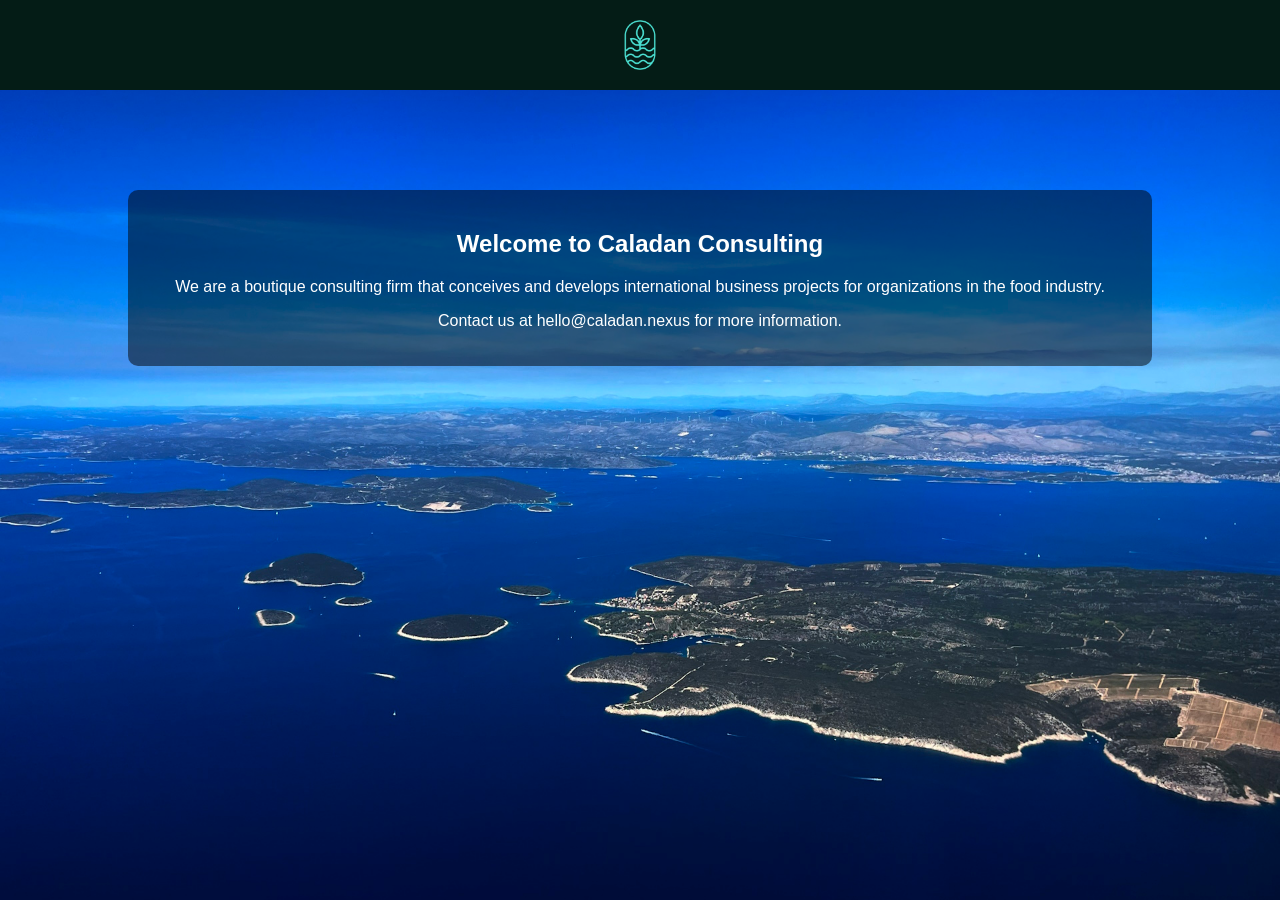
==== index.html @ 32cc66db "Add files via upload" ====
<!DOCTYPE html>
<html lang="en">

<head>
    <meta charset="UTF-8">
    <meta name="viewport" content="width=device-width, initial-scale=1.0">
    <title>Caladan Consulting</title>
    <link rel="stylesheet" href="styles.css">
</head>

<body>
    <header>
        <div class="container">
            <img src="caladan_logo.png" alt="Caladan Consulting Logo" class="logo">
        </div>
    </header>

    <main>
        <div class="container">
            <section class="intro">
                <h1>Welcome to Caladan Consulting</h1>
                <p>We are a boutique consulting firm that conceives and develops international business projects for organizations in the food industry.</p>
                <p>Contact us at <a href="mailto:hello@caladan.nexus">hello@caladan.nexus</a> for more information.</p>
            </section>
        </div>
    </main>
</body>

</html>
---- styles.css ----
@font-face {
    font-family: 'REM';
    src: url('REM-VariableFont_wght.ttf') format('ttf'), /* Replace 'rem-font.woff2' with your font file */
         url('REM-Italic-VariableFont_wght.ttf') format('ttf'); /* Provide different font formats for compatibility */
    /* Add more src lines for other font formats if available */
    font-weight: normal;
    font-style: normal;
}
body {
    font-family: 'REM', Arial, sans-serif;
    margin: 0;
    padding: 0;
    background-image: url('landscape.jpg');
    background-size: cover;
    background-repeat: no-repeat;
    background-attachment: fixed; /* Optional - keeps the background fixed while scrolling */
    color: #fff; /* Set default text color to white */
}

.container {
    width: 80%;
    margin: 0 auto;
    padding-top: 50px; /* Add padding to separate content from the top */
}

header {
    background-color: rgba(4, 28, 22, 1); /* Background color for header with transparency */
    padding: 20px 0;
    position: relative; /* Position the logo relative to the header */
}

.logo {
    max-width: 50px;
    max-height: 50px;
    position: absolute; /* Position the logo absolutely */
    top: 50%; /* Move the logo 50% down from the top of the header */
    left: 50%; /* Move the logo 50% from the left of the header */
    transform: translate(-50%, -50%); /* Center the logo perfectly */
}

.intro {
    margin-top: 50px;
    text-align: center;
    background-color: rgba(0, 0, 0, 0.5); /* Background color for the intro section with transparency */
    padding: 20px;
    border-radius: 10px; /* Add rounded corners for the section */
    
}

.intro h1,
.intro p {
    color: #fff; /* Set text color to white */
}
.intro a {
    color: #fff; /* Set anchor text color to white */
    text-decoration: none; /* Remove underline */
}

.intro a:hover {
    text-decoration: underline; /* Add underline on hover if desired */
}
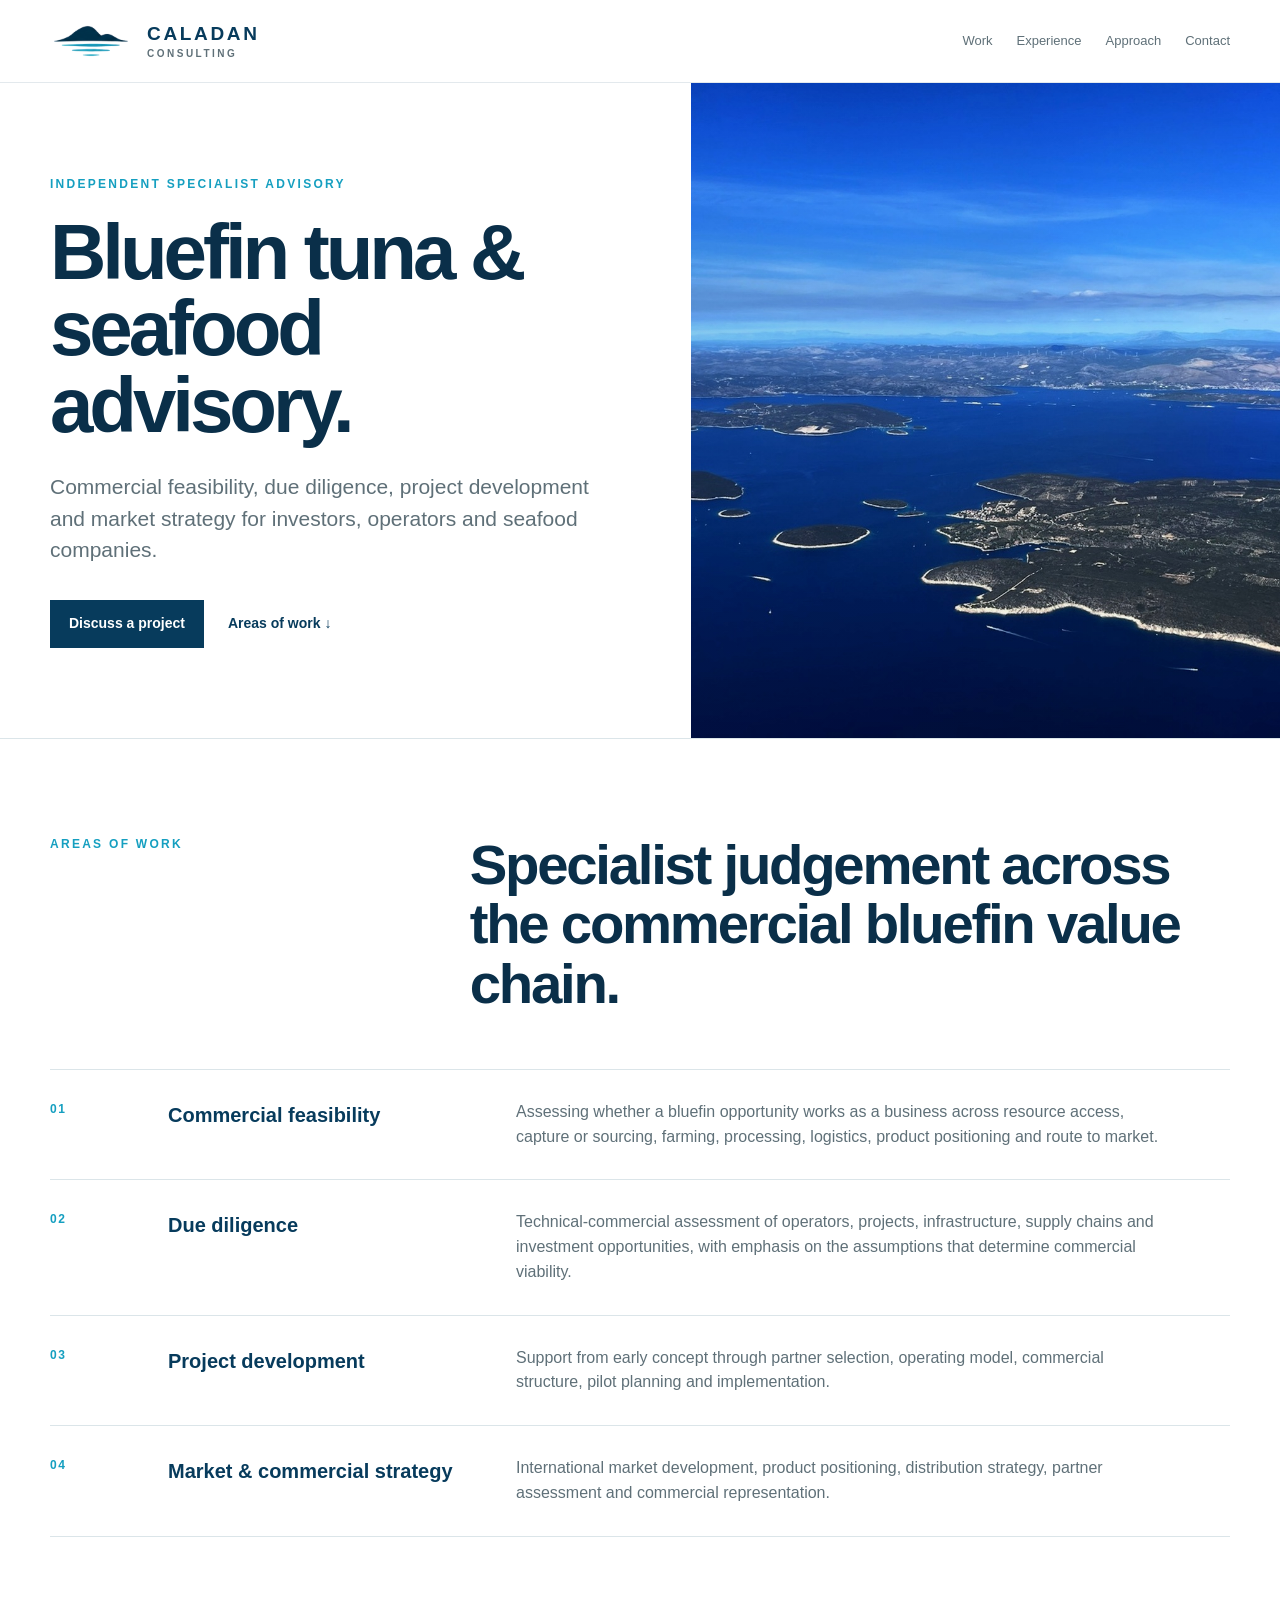
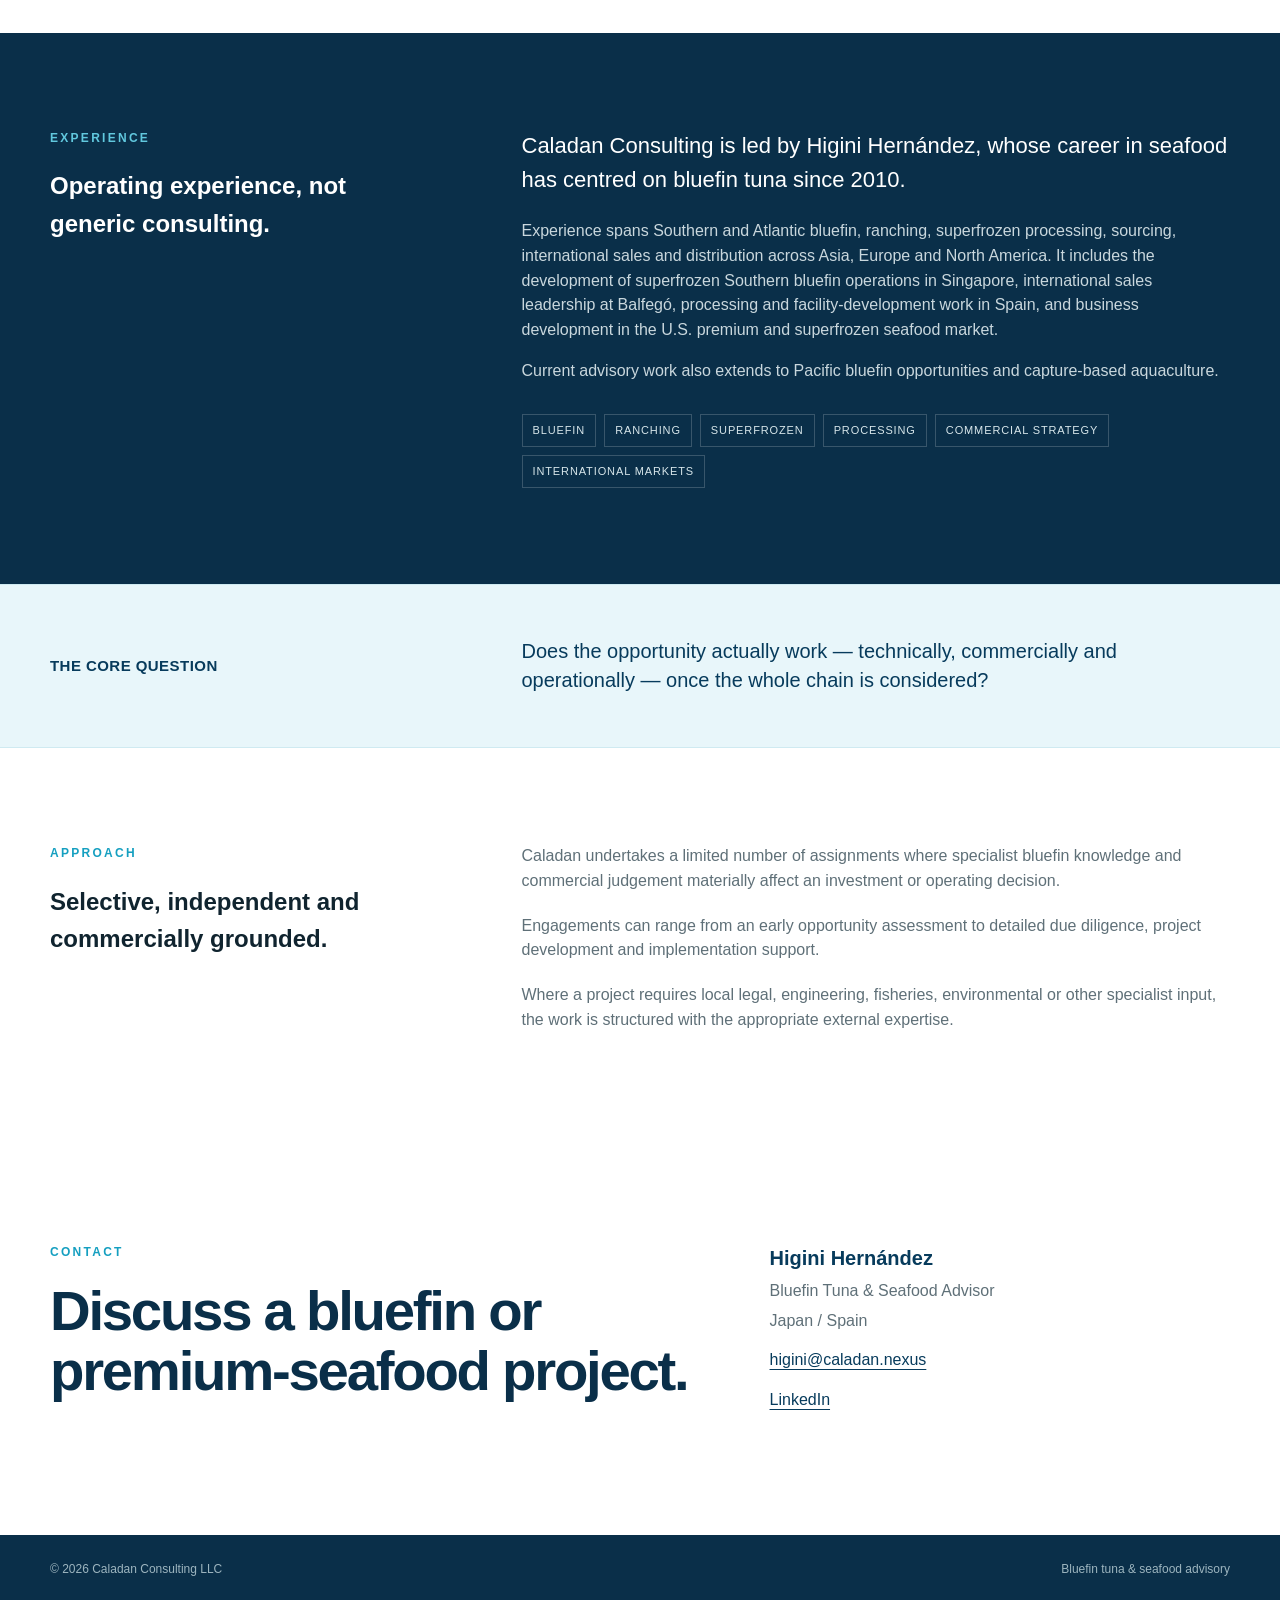
==== commit c072cf78: "Add files via upload" ====
--- a/index.html
+++ b/index.html
@@ -1,29 +1,221 @@
-<!DOCTYPE html>
-<html lang="en">
-
-<head>
-    <meta charset="UTF-8">
-    <meta name="viewport" content="width=device-width, initial-scale=1.0">
-    <title>Caladan Consulting</title>
-    <link rel="stylesheet" href="styles.css">
-</head>
-
-<body>
-    <header>
-        <div class="container">
-            <img src="caladan_logo.png" alt="Caladan Consulting Logo" class="logo">
-        </div>
-    </header>
-
-    <main>
-        <div class="container">
-            <section class="intro">
-                <h1>Welcome to Caladan Consulting</h1>
-                <p>We are a boutique consulting firm that conceives and develops international business projects for organizations in the food industry.</p>
-                <p>Contact us at <a href="mailto:hello@caladan.nexus">hello@caladan.nexus</a> for more information.</p>
-            </section>
-        </div>
-    </main>
-</body>
-
-</html>
+<!doctype html>
+<html lang="en">
+<head>
+<meta charset="utf-8">
+<meta name="viewport" content="width=device-width,initial-scale=1,viewport-fit=cover">
+<title>Caladan Consulting | Bluefin Tuna & Seafood Advisory</title>
+<meta name="description" content="Independent bluefin tuna and seafood advisory focused on commercial feasibility, due diligence, project development and market strategy.">
+<meta name="theme-color" content="#073b5c">
+<link rel="canonical" href="https://caladan.nexus/">
+<style>
+:root{
+  --navy:#073b5c;
+  --navy-2:#0a2f49;
+  --sea:#159fc0;
+  --sea-soft:#e8f6fa;
+  --ink:#10242f;
+  --muted:#5f7078;
+  --line:#dbe5e9;
+  --white:#fff;
+  --mist:#f5f9fa;
+  --max:1180px;
+}
+*{box-sizing:border-box}
+html{scroll-behavior:smooth}
+body{
+  margin:0;
+  color:var(--ink);
+  background:var(--white);
+  font-family:Inter,ui-sans-serif,-apple-system,BlinkMacSystemFont,"Segoe UI",Helvetica,Arial,sans-serif;
+  line-height:1.55;
+  -webkit-font-smoothing:antialiased;
+}
+a{color:inherit}
+.shell{width:min(calc(100% - 40px),var(--max));margin-inline:auto}
+header{
+  position:sticky;top:0;z-index:20;
+  background:rgba(255,255,255,.94);
+  backdrop-filter:blur(12px);
+  border-bottom:1px solid rgba(7,59,92,.11);
+}
+.header-inner{height:82px;display:flex;align-items:center;justify-content:space-between;gap:20px}
+.brand{display:flex;align-items:center;gap:15px;text-decoration:none}
+.brand img{width:82px;height:auto;display:block}
+.brand-copy{line-height:1}
+.brand-main{display:block;font-size:19px;font-weight:780;letter-spacing:.14em;color:var(--navy)}
+.brand-sub{display:block;margin-top:6px;font-size:10px;font-weight:720;letter-spacing:.25em;color:var(--muted)}
+nav{display:flex;gap:24px;font-size:13px;color:var(--muted)}
+nav a{text-decoration:none}
+nav a:hover{color:var(--navy)}
+.hero{border-bottom:1px solid var(--line)}
+.hero-grid{display:grid;grid-template-columns:1.08fr .92fr;min-height:650px}
+.hero-copy{padding:92px 64px 90px max(20px,calc((100vw - var(--max))/2));display:flex;flex-direction:column;justify-content:center}
+.eyebrow{margin:0 0 20px;font-size:12px;font-weight:800;letter-spacing:.19em;text-transform:uppercase;color:var(--sea)}
+h1,h2,h3,p{margin-top:0}
+h1{max-width:770px;margin-bottom:28px;font-size:clamp(50px,6.1vw,84px);line-height:.98;letter-spacing:-.052em;font-weight:720;color:var(--navy-2)}
+.hero-lede{max-width:700px;margin-bottom:34px;font-size:21px;line-height:1.5;color:var(--muted)}
+.actions{display:flex;align-items:center;gap:24px;flex-wrap:wrap}
+.button{
+  display:inline-flex;align-items:center;justify-content:center;
+  min-height:48px;padding:0 19px;background:var(--navy);color:white;
+  text-decoration:none;font-size:14px;font-weight:750
+}
+.button:hover{background:var(--navy-2)}
+.text-link{font-size:14px;font-weight:720;text-decoration:none;color:var(--navy)}
+.hero-image{
+  position:relative;min-height:650px;background:center/cover no-repeat;
+}
+.hero-image::after{
+  content:"";position:absolute;inset:0;
+  background:linear-gradient(90deg,rgba(7,47,73,.08),rgba(7,47,73,.01));
+}
+.section{padding:96px 0}
+.section-head{display:grid;grid-template-columns:.46fr 1fr;gap:70px;margin-bottom:55px}
+.section-head h2{max-width:780px;margin-bottom:0;font-size:clamp(36px,4.4vw,58px);line-height:1.06;letter-spacing:-.04em;font-weight:690;color:var(--navy-2)}
+.services{border-top:1px solid var(--line)}
+.service{display:grid;grid-template-columns:90px 320px 1fr;gap:28px;padding:30px 0;border-bottom:1px solid var(--line)}
+.num{font-size:12px;font-weight:800;letter-spacing:.13em;color:var(--sea)}
+.service h3{margin:0;font-size:20px;color:var(--navy)}
+.service p{max-width:650px;margin:0;color:var(--muted)}
+.blue-section{background:var(--navy-2);color:white}
+.blue-section .eyebrow{color:#61c8de}
+.blue-section h2{color:#fff}
+.blue-section p{color:#c9d7dd}
+.experience-grid{display:grid;grid-template-columns:.7fr 1.3fr;gap:90px;align-items:start}
+.experience-copy .lead{color:#fff;font-size:22px;line-height:1.55}
+.tags{display:flex;flex-wrap:wrap;gap:8px;margin-top:30px}
+.tags span{border:1px solid rgba(255,255,255,.19);padding:7px 10px;font-size:11px;letter-spacing:.08em;text-transform:uppercase;color:#d7e6ea}
+.approach-grid{display:grid;grid-template-columns:.7fr 1.3fr;gap:90px}
+.approach-copy{color:var(--muted)}
+.approach-copy p{max-width:700px;margin-bottom:20px}
+.decision-band{padding:52px 0;background:var(--sea-soft);border-block:1px solid #cfeaf1}
+.decision-band .shell{display:grid;grid-template-columns:.7fr 1.3fr;gap:90px;align-items:center}
+.decision-band strong{font-size:15px;letter-spacing:.03em;color:var(--navy)}
+.decision-band p{margin:0;color:var(--navy);font-size:20px;line-height:1.45}
+.contact{padding:94px 0 88px}
+.contact-grid{display:grid;grid-template-columns:1fr .72fr;gap:80px}
+.contact h2{font-size:clamp(36px,4.4vw,58px);line-height:1.06;letter-spacing:-.04em;color:var(--navy-2)}
+.contact-details p{margin:0 0 5px;color:var(--muted)}
+.contact-name{font-weight:780!important;color:var(--navy)!important;font-size:20px}
+.contact-details a{display:block;width:max-content;margin-top:15px;color:var(--navy);text-decoration-thickness:1px;text-underline-offset:4px}
+footer{background:var(--navy-2);color:#9db5bf;padding:25px 0;font-size:12px}
+.footer-inner{display:flex;justify-content:space-between;gap:24px}
+@media(max-width:820px){
+  .shell{width:min(calc(100% - 32px),var(--max))}
+  nav{display:none}
+  .header-inner{height:76px}
+  .brand img{width:68px}
+  .brand-main{font-size:16px}
+  .hero-grid{grid-template-columns:1fr;min-height:0}
+  .hero-image{order:-1;min-height:315px}
+  .hero-copy{padding:56px 16px 64px}
+  h1{font-size:clamp(47px,13.5vw,66px)}
+  .hero-lede{font-size:18px}
+    .section{padding:72px 0}
+  .section-head,.experience-grid,.approach-grid,.decision-band .shell,.contact-grid{grid-template-columns:1fr;gap:30px}
+  .section-head{margin-bottom:34px}
+  .service{grid-template-columns:48px 1fr;gap:10px 18px;padding:25px 0}
+  .service p{grid-column:2}
+  .experience-copy .lead{font-size:20px}
+  .decision-band{padding:40px 0}
+  .decision-band p{font-size:18px}
+  .contact{padding:70px 0}
+  .footer-inner{flex-direction:column;gap:5px}
+}
+
+@media(max-width:820px){
+  .hero-image{background-image:url('[data-uri]') !important;}
+}
+
+</style>
+</head>
+<body>
+<header>
+  <div class="shell header-inner">
+    <a class="brand" href="#top">
+      <img src="[data-uri]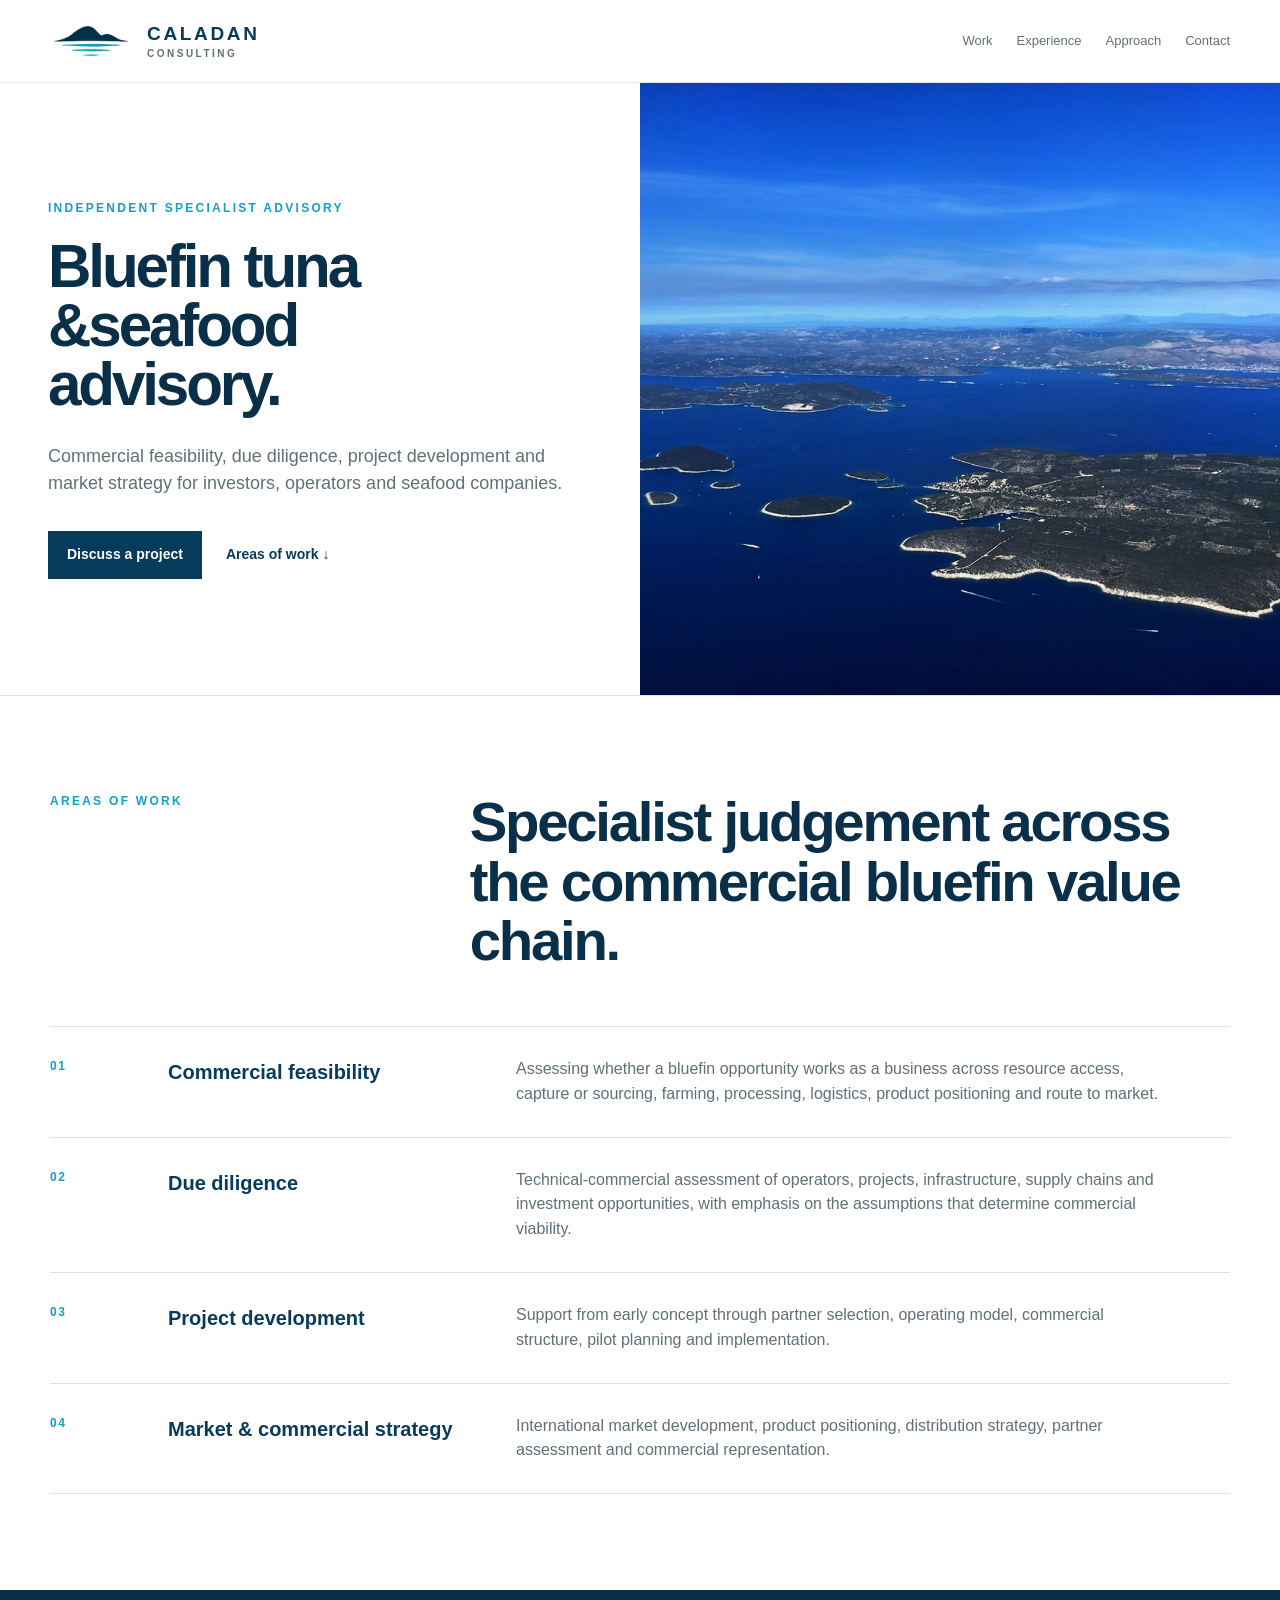
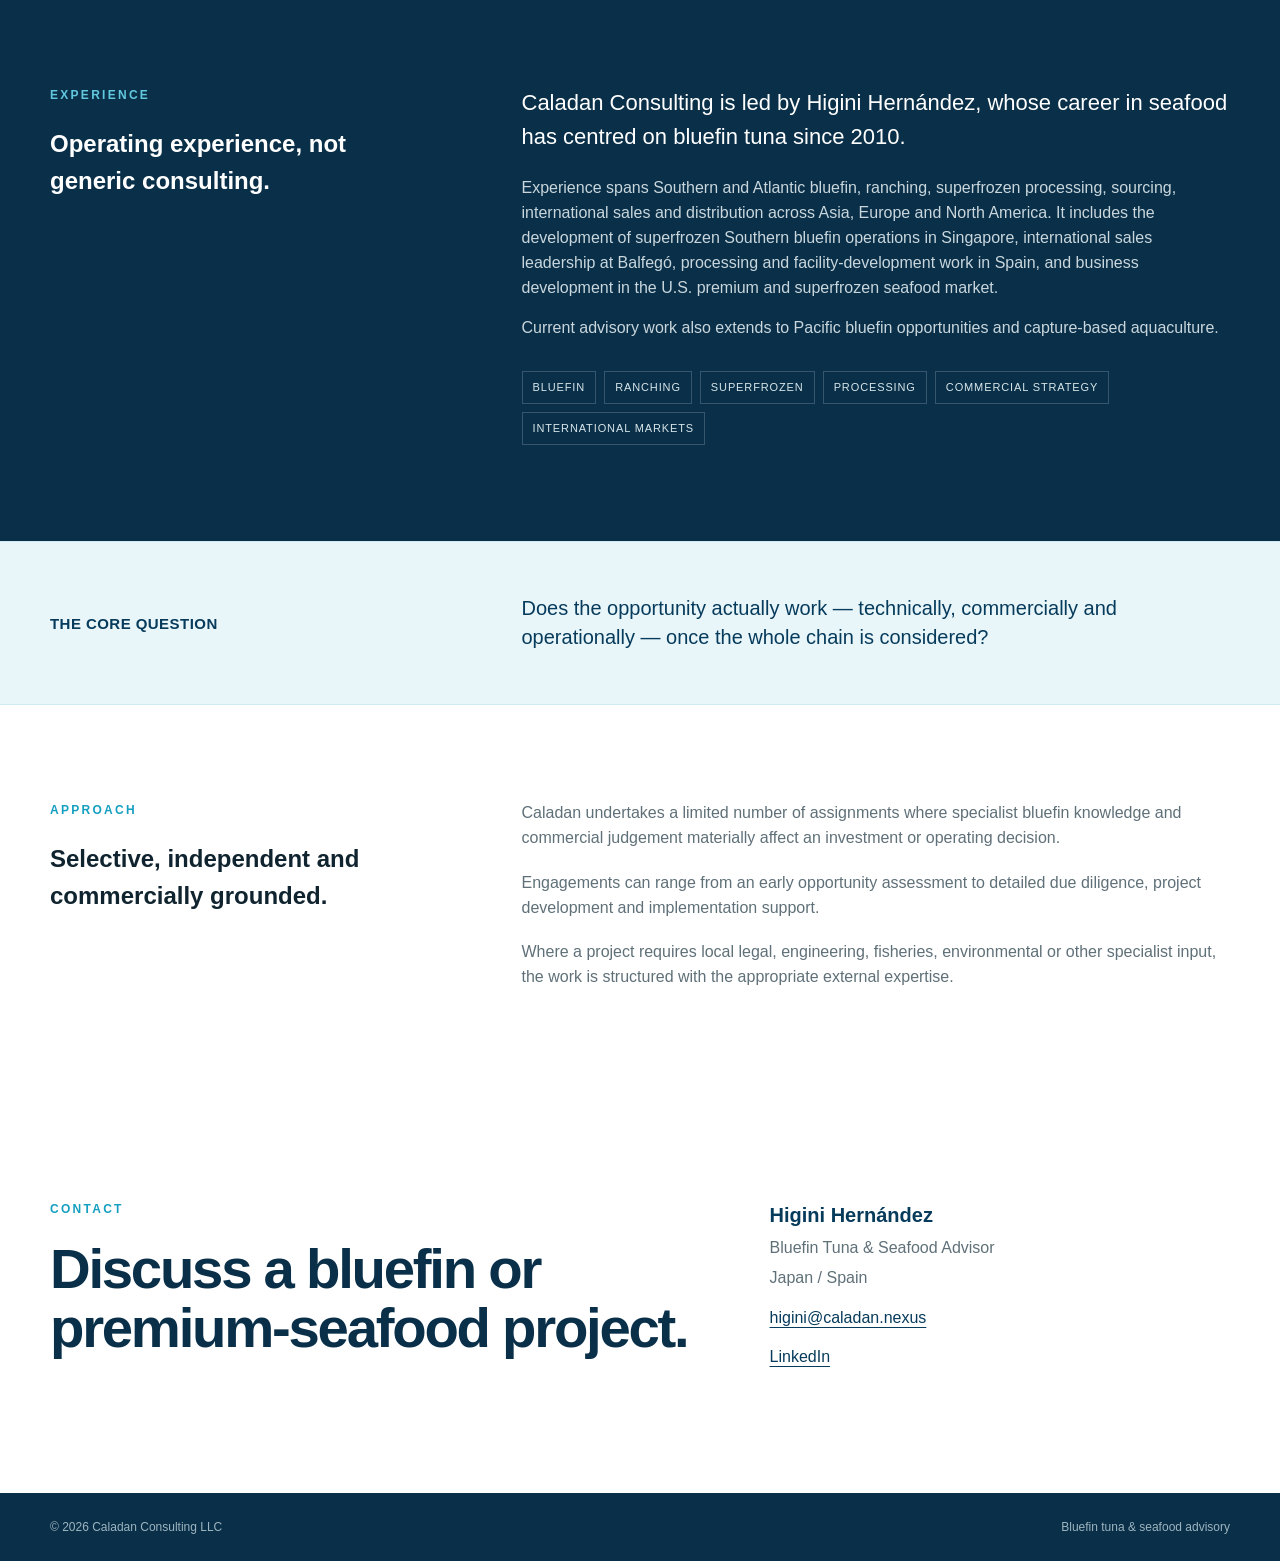
==== commit 435b6ca9: "Add files via upload" ====
--- a/index.html
+++ b/index.html
@@ -53,6 +53,7 @@
 .eyebrow{margin:0 0 20px;font-size:12px;font-weight:800;letter-spacing:.19em;text-transform:uppercase;color:var(--sea)}
 h1,h2,h3,p{margin-top:0}
 h1{max-width:770px;margin-bottom:28px;font-size:clamp(50px,6.1vw,84px);line-height:.98;letter-spacing:-.052em;font-weight:720;color:var(--navy-2)}
+.mobile-break{display:none}
 .hero-lede{max-width:700px;margin-bottom:34px;font-size:21px;line-height:1.5;color:var(--muted)}
 .actions{display:flex;align-items:center;gap:24px;flex-wrap:wrap}
 .button{
@@ -100,16 +101,76 @@
 .contact-details a{display:block;width:max-content;margin-top:15px;color:var(--navy);text-decoration-thickness:1px;text-underline-offset:4px}
 footer{background:var(--navy-2);color:#9db5bf;padding:25px 0;font-size:12px}
 .footer-inner{display:flex;justify-content:space-between;gap:24px}
+
+@media(min-width:821px){
+  /* Deliberate desktop composition: copy left, image right. */
+  .hero{overflow:hidden;}
+  .hero-grid{
+    grid-template-columns:minmax(0,1fr) minmax(0,1fr);
+    min-height:clamp(560px,68vh,760px);
+    width:100%;
+  }
+  .hero-copy{
+    padding:
+      clamp(64px,6.2vw,112px)
+      clamp(48px,5vw,96px)
+      clamp(64px,6.2vw,112px)
+      max(48px,calc((100vw - 1440px)/2 + 48px));
+  }
+  .hero-image{
+    min-height:100%;
+    background-position:center center;
+  }
+  h1{
+    max-width:10ch;
+    font-size:clamp(54px,4.7vw,90px);
+    line-height:.98;
+  }
+  .hero-lede{
+    max-width:640px;
+    font-size:clamp(18px,1.25vw,22px);
+  }
+}
+@media(min-width:1800px){
+  h1{font-size:clamp(72px,4.2vw,104px);}
+  .hero-copy{
+    padding-left:max(72px,calc((100vw - 1600px)/2 + 72px));
+    padding-right:72px;
+  }
+}
+
 @media(max-width:820px){
+
+  .header-inner{
+    height:62px;
+    justify-content:center;
+  }
+  .brand{
+    gap:11px;
+  }
+  .brand img{
+    width:58px;
+  }
+  .brand-main{
+    font-size:16px;
+    letter-spacing:.13em;
+  }
+  .brand-sub{
+    margin-top:4px;
+    font-size:9px;
+    letter-spacing:.23em;
+  }
+
+  .mobile-break{display:block}
   .shell{width:min(calc(100% - 32px),var(--max))}
   nav{display:none}
   .header-inner{height:76px}
-  .brand img{width:68px}
+  .brand img{width:74px}
   .brand-main{font-size:16px}
   .hero-grid{grid-template-columns:1fr;min-height:0}
   .hero-image{order:-1;min-height:315px}
-  .hero-copy{padding:56px 16px 64px}
-  h1{font-size:clamp(47px,13.5vw,66px)}
+  .hero-copy{padding:42px 16px 60px}
+  h1{font-size:clamp(42px,11.5vw,54px);line-height:1.01}
   .hero-lede{font-size:18px}
     .section{padding:72px 0}
   .section-head,.experience-grid,.approach-grid,.decision-band .shell,.contact-grid{grid-template-columns:1fr;gap:30px}
@@ -124,6 +185,7 @@
 }
 
 @media(max-width:820px){
+  .mobile-break{display:block}
   .hero-image{background-image:url('[data-uri]') !important;}
 }
 
@@ -145,7 +207,7 @@
   <div class="hero-grid">
     <div class="hero-copy">
       <p class="eyebrow">Independent specialist advisory</p>
-      <h1>Bluefin tuna &amp; seafood advisory.</h1>
+      <h1>Bluefin tuna &amp;<br class="mobile-break">seafood advisory.</h1>
       <p class="hero-lede">Commercial feasibility, due diligence, project development and market strategy for investors, operators and seafood companies.</p>
       <div class="actions">
         <a class="button" href="mailto:higini@caladan.nexus">Discuss a project</a>
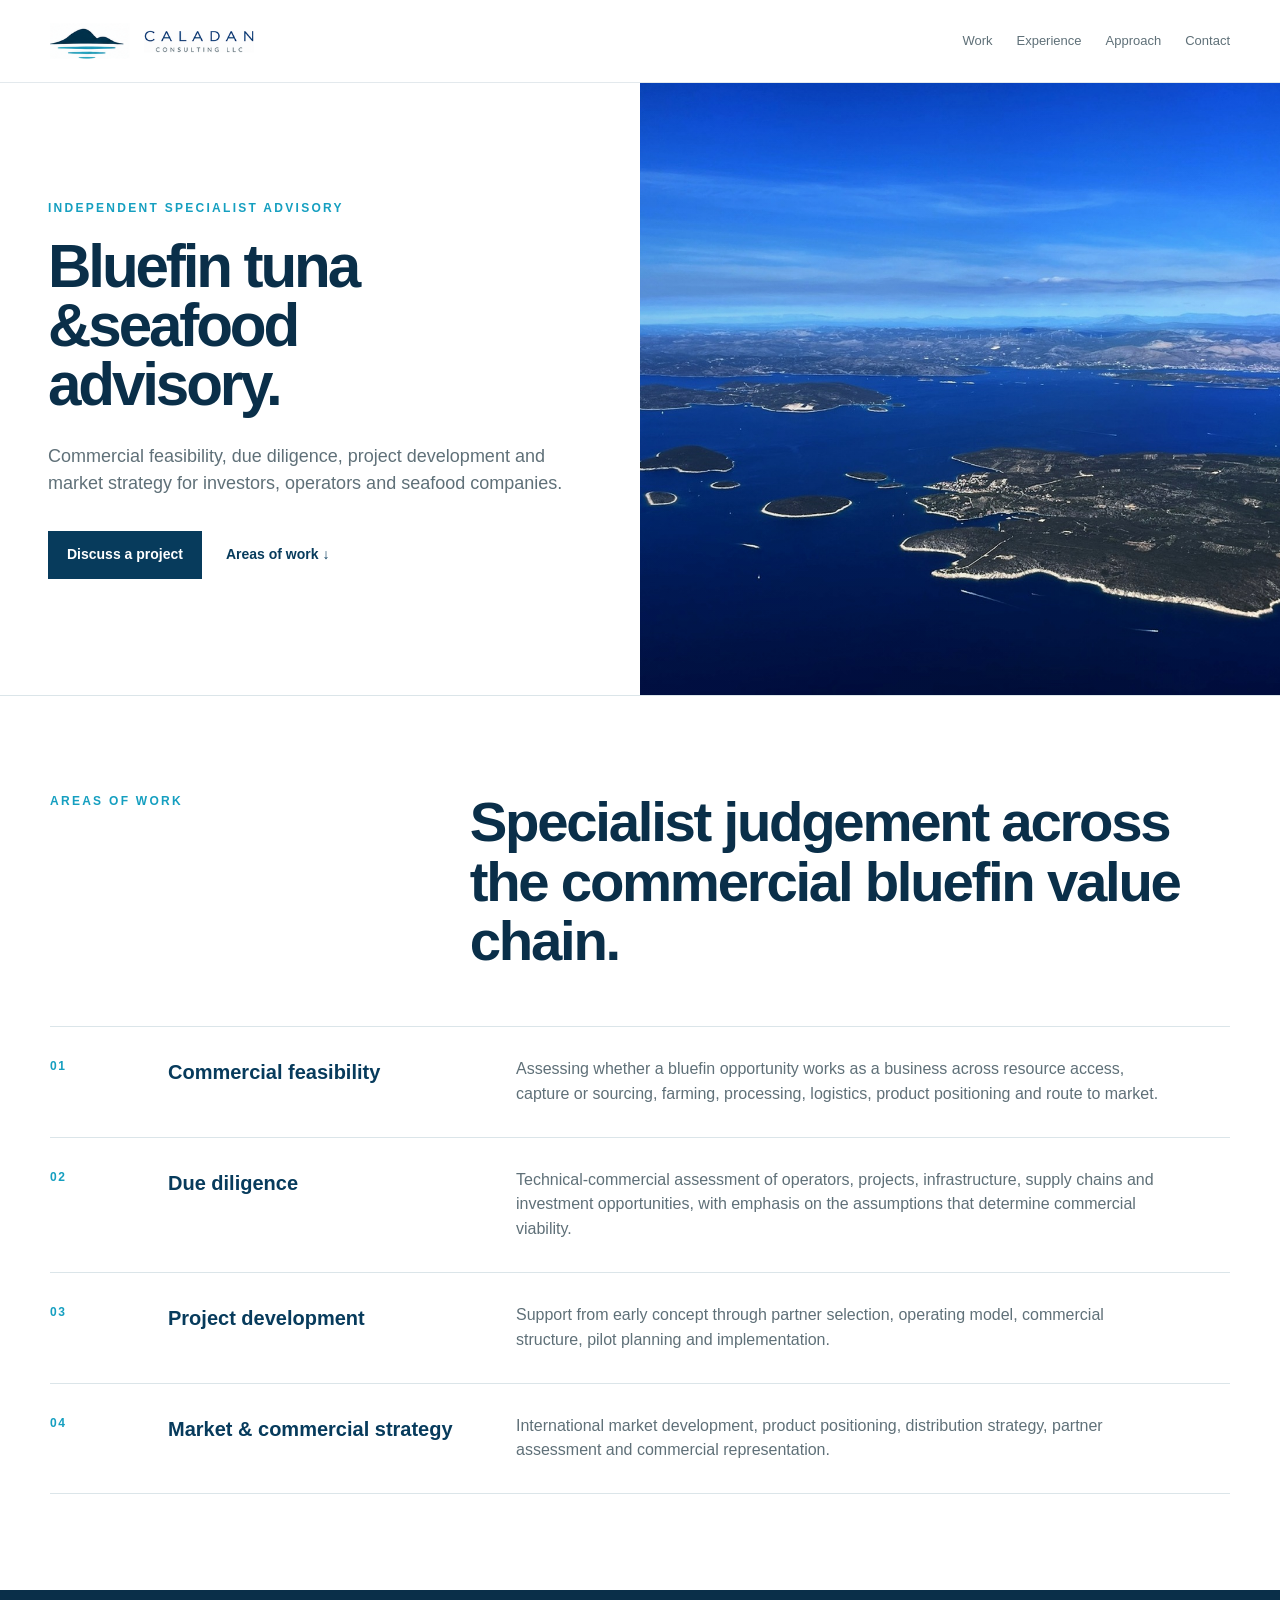
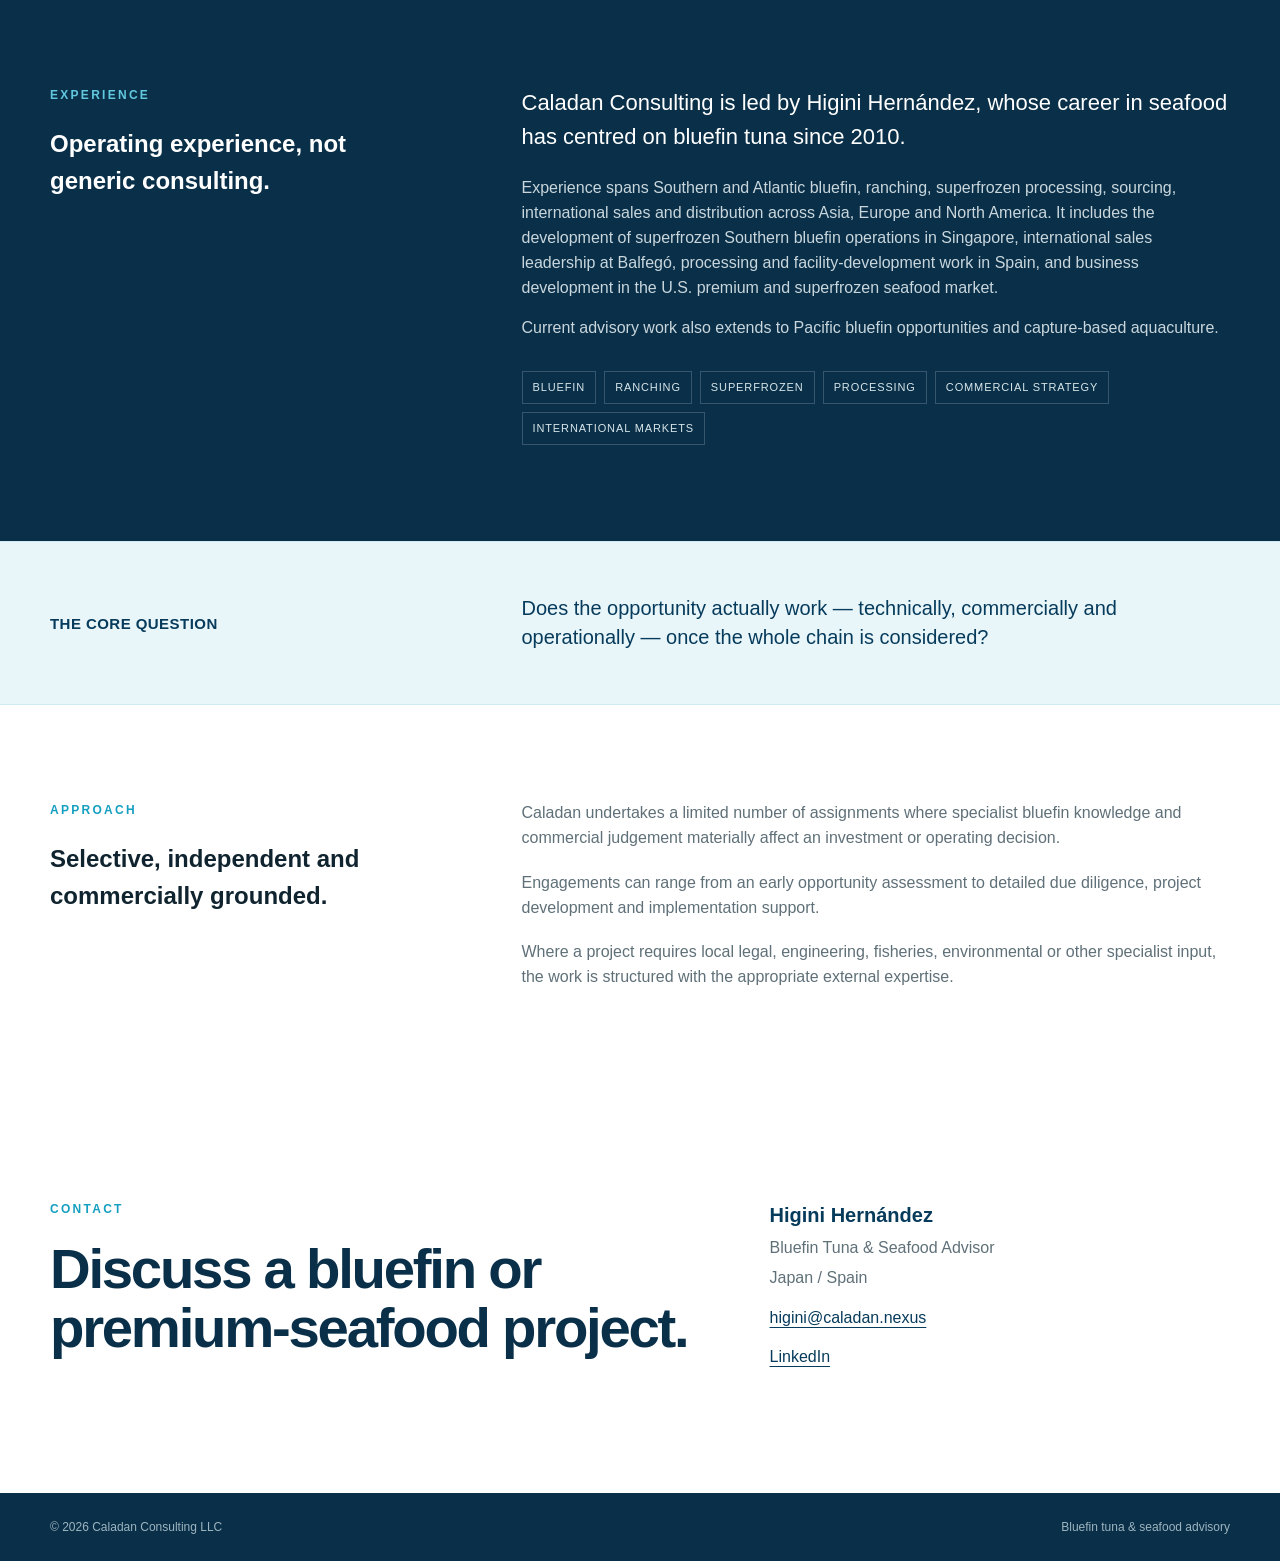
==== commit 85fea8ec: "Add files via upload" ====
--- a/index.html
+++ b/index.html
@@ -39,11 +39,8 @@
   border-bottom:1px solid rgba(7,59,92,.11);
 }
 .header-inner{height:82px;display:flex;align-items:center;justify-content:space-between;gap:20px}
-.brand{display:flex;align-items:center;gap:15px;text-decoration:none}
-.brand img{width:82px;height:auto;display:block}
-.brand-copy{line-height:1}
-.brand-main{display:block;font-size:19px;font-weight:780;letter-spacing:.14em;color:var(--navy)}
-.brand-sub{display:block;margin-top:6px;font-size:10px;font-weight:720;letter-spacing:.25em;color:var(--muted)}
+.brand{display:flex;align-items:center;text-decoration:none}
+.brand img{width:205px;height:auto;display:block}
 nav{display:flex;gap:24px;font-size:13px;color:var(--muted)}
 nav a{text-decoration:none}
 nav a:hover{color:var(--navy)}
@@ -145,28 +142,14 @@
     height:62px;
     justify-content:center;
   }
-  .brand{
-    gap:11px;
-  }
   .brand img{
-    width:58px;
-  }
-  .brand-main{
-    font-size:16px;
-    letter-spacing:.13em;
-  }
-  .brand-sub{
-    margin-top:4px;
-    font-size:9px;
-    letter-spacing:.23em;
+    width:178px;
   }
 
   .mobile-break{display:block}
   .shell{width:min(calc(100% - 32px),var(--max))}
   nav{display:none}
   .header-inner{height:76px}
-  .brand img{width:74px}
-  .brand-main{font-size:16px}
   .hero-grid{grid-template-columns:1fr;min-height:0}
   .hero-image{order:-1;min-height:315px}
   .hero-copy{padding:42px 16px 60px}
@@ -194,9 +177,8 @@
 <body>
 <header>
   <div class="shell header-inner">
-    <a class="brand" href="#top">
-      <img src="[data-uri]" alt="Caladan Consulting island mark">
-      <span class="brand-copy"><span class="brand-main">CALADAN</span><span class="brand-sub">CONSULTING</span></span>
+    <a class="brand" href="#top" aria-label="Caladan Consulting home">
+      <img src="[data-uri]" alt="Caladan Consulting">
     </a>
     <nav><a href="#work">Work</a><a href="#experience">Experience</a><a href="#approach">Approach</a><a href="#contact">Contact</a></nav>
   </div>
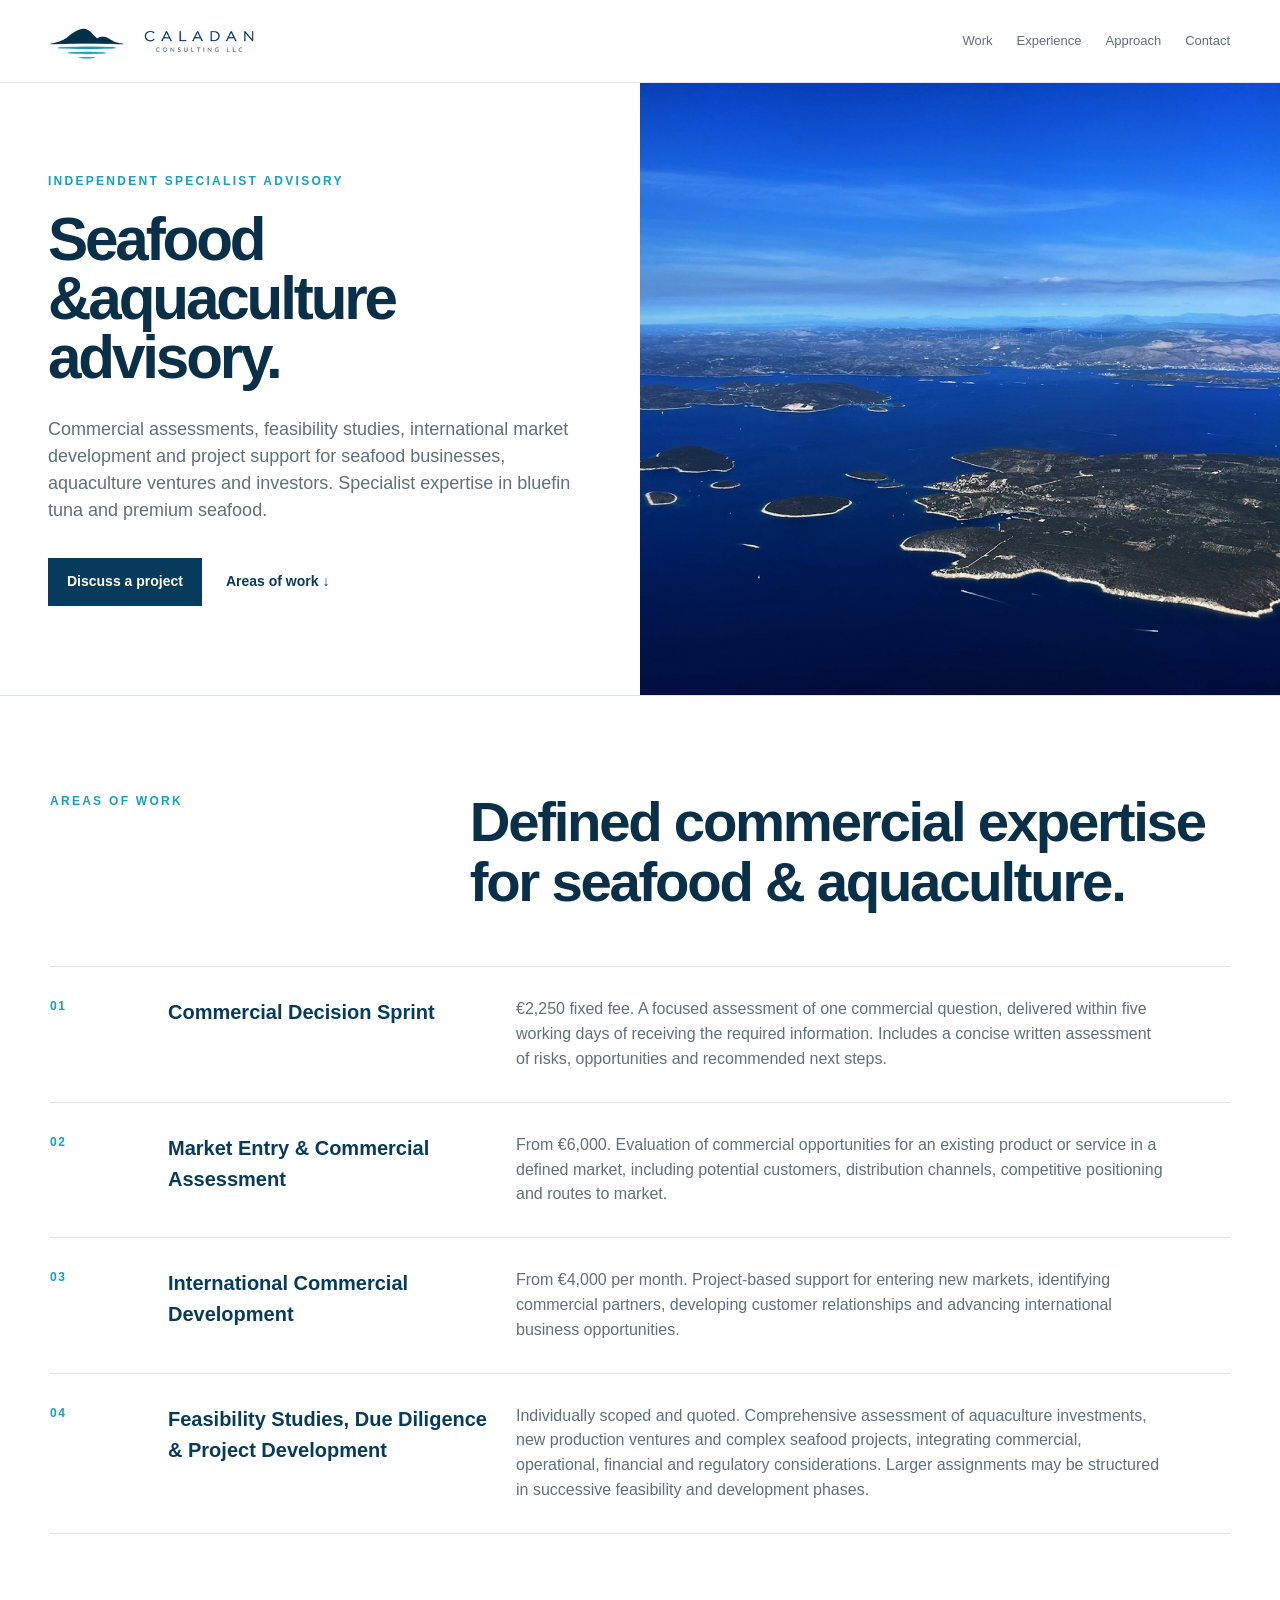
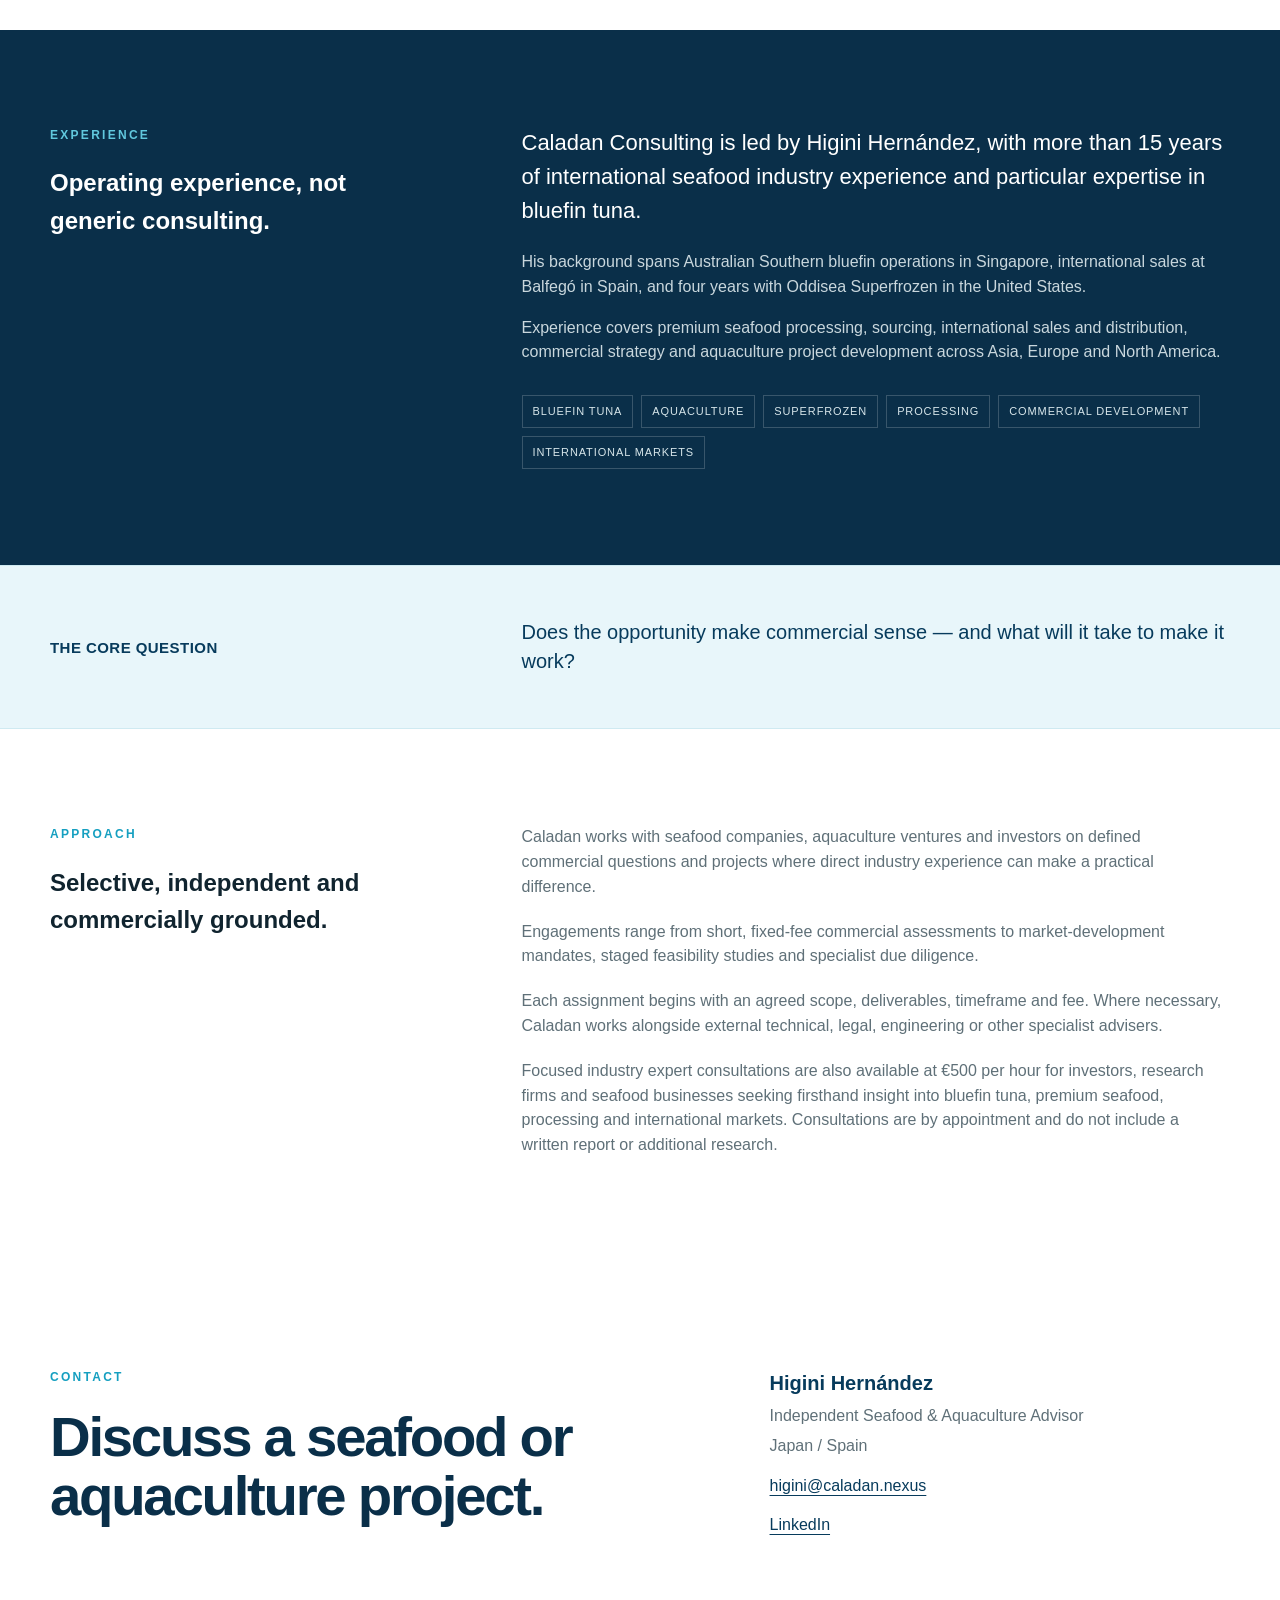
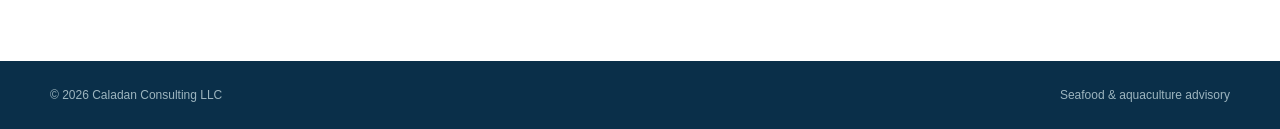
==== commit e470edc8: "Publish Caladan service packages and expert consultation copy" ====
--- a/index.html
+++ b/index.html
@@ -3,8 +3,8 @@
 <head>
 <meta charset="utf-8">
 <meta name="viewport" content="width=device-width,initial-scale=1,viewport-fit=cover">
-<title>Caladan Consulting | Bluefin Tuna & Seafood Advisory</title>
-<meta name="description" content="Independent bluefin tuna and seafood advisory focused on commercial feasibility, due diligence, project development and market strategy.">
+<title>Caladan Consulting | Seafood & Aquaculture Advisory</title>
+<meta name="description" content="Independent seafood and aquaculture advisory for commercial feasibility, international market development, due diligence and project support. Specialist expertise in bluefin tuna.">
 <meta name="theme-color" content="#073b5c">
 <link rel="canonical" href="https://caladan.nexus/">
 <style>
@@ -189,8 +189,8 @@
   <div class="hero-grid">
     <div class="hero-copy">
       <p class="eyebrow">Independent specialist advisory</p>
-      <h1>Bluefin tuna &amp;<br class="mobile-break">seafood advisory.</h1>
-      <p class="hero-lede">Commercial feasibility, due diligence, project development and market strategy for investors, operators and seafood companies.</p>
+      <h1>Seafood &amp;<br class="mobile-break">aquaculture advisory.</h1>
+      <p class="hero-lede">Commercial assessments, feasibility studies, international market development and project support for seafood businesses, aquaculture ventures and investors. Specialist expertise in bluefin tuna and premium seafood.</p>
       <div class="actions">
         <a class="button" href="mailto:higini@caladan.nexus">Discuss a project</a>
         <a class="text-link" href="#work">Areas of work ↓</a>
@@ -205,13 +205,13 @@
   <div class="shell">
     <div class="section-head">
       <p class="eyebrow">Areas of work</p>
-      <h2>Specialist judgement across the commercial bluefin value chain.</h2>
+      <h2>Defined commercial expertise for seafood &amp; aquaculture.</h2>
     </div>
     <div class="services">
-      <article class="service"><span class="num">01</span><h3>Commercial feasibility</h3><p>Assessing whether a bluefin opportunity works as a business across resource access, capture or sourcing, farming, processing, logistics, product positioning and route to market.</p></article>
-      <article class="service"><span class="num">02</span><h3>Due diligence</h3><p>Technical-commercial assessment of operators, projects, infrastructure, supply chains and investment opportunities, with emphasis on the assumptions that determine commercial viability.</p></article>
-      <article class="service"><span class="num">03</span><h3>Project development</h3><p>Support from early concept through partner selection, operating model, commercial structure, pilot planning and implementation.</p></article>
-      <article class="service"><span class="num">04</span><h3>Market &amp; commercial strategy</h3><p>International market development, product positioning, distribution strategy, partner assessment and commercial representation.</p></article>
+      <article class="service"><span class="num">01</span><h3>Commercial Decision Sprint</h3><p>€2,250 fixed fee. A focused assessment of one commercial question, delivered within five working days of receiving the required information. Includes a concise written assessment of risks, opportunities and recommended next steps.</p></article>
+      <article class="service"><span class="num">02</span><h3>Market Entry &amp; Commercial Assessment</h3><p>From €6,000. Evaluation of commercial opportunities for an existing product or service in a defined market, including potential customers, distribution channels, competitive positioning and routes to market.</p></article>
+      <article class="service"><span class="num">03</span><h3>International Commercial Development</h3><p>From €4,000 per month. Project-based support for entering new markets, identifying commercial partners, developing customer relationships and advancing international business opportunities.</p></article>
+      <article class="service"><span class="num">04</span><h3>Feasibility Studies, Due Diligence &amp; Project Development</h3><p>Individually scoped and quoted. Comprehensive assessment of aquaculture investments, new production ventures and complex seafood projects, integrating commercial, operational, financial and regulatory considerations. Larger assignments may be structured in successive feasibility and development phases.</p></article>
     </div>
   </div>
 </section>
@@ -220,10 +220,10 @@
   <div class="shell experience-grid">
     <div><p class="eyebrow">Experience</p><h2>Operating experience, not generic consulting.</h2></div>
     <div class="experience-copy">
-      <p class="lead">Caladan Consulting is led by Higini Hernández, whose career in seafood has centred on bluefin tuna since 2010.</p>
-      <p>Experience spans Southern and Atlantic bluefin, ranching, superfrozen processing, sourcing, international sales and distribution across Asia, Europe and North America. It includes the development of superfrozen Southern bluefin operations in Singapore, international sales leadership at Balfegó, processing and facility-development work in Spain, and business development in the U.S. premium and superfrozen seafood market.</p>
-      <p>Current advisory work also extends to Pacific bluefin opportunities and capture-based aquaculture.</p>
-      <div class="tags"><span>Bluefin</span><span>Ranching</span><span>Superfrozen</span><span>Processing</span><span>Commercial strategy</span><span>International markets</span></div>
+      <p class="lead">Caladan Consulting is led by Higini Hernández, with more than 15 years of international seafood industry experience and particular expertise in bluefin tuna.</p>
+      <p>His background spans Australian Southern bluefin operations in Singapore, international sales at Balfegó in Spain, and four years with Oddisea Superfrozen in the United States.</p>
+      <p>Experience covers premium seafood processing, sourcing, international sales and distribution, commercial strategy and aquaculture project development across Asia, Europe and North America.</p>
+      <div class="tags"><span>Bluefin tuna</span><span>Aquaculture</span><span>Superfrozen</span><span>Processing</span><span>Commercial development</span><span>International markets</span></div>
     </div>
   </div>
 </section>
@@ -231,7 +231,7 @@
 <section class="decision-band">
   <div class="shell">
     <strong>THE CORE QUESTION</strong>
-    <p>Does the opportunity actually work — technically, commercially and operationally — once the whole chain is considered?</p>
+    <p>Does the opportunity make commercial sense — and what will it take to make it work?</p>
   </div>
 </section>
 
@@ -239,19 +239,20 @@
   <div class="shell approach-grid">
     <div><p class="eyebrow">Approach</p><h2>Selective, independent and commercially grounded.</h2></div>
     <div class="approach-copy">
-      <p>Caladan undertakes a limited number of assignments where specialist bluefin knowledge and commercial judgement materially affect an investment or operating decision.</p>
-      <p>Engagements can range from an early opportunity assessment to detailed due diligence, project development and implementation support.</p>
-      <p>Where a project requires local legal, engineering, fisheries, environmental or other specialist input, the work is structured with the appropriate external expertise.</p>
+      <p>Caladan works with seafood companies, aquaculture ventures and investors on defined commercial questions and projects where direct industry experience can make a practical difference.</p>
+      <p>Engagements range from short, fixed-fee commercial assessments to market-development mandates, staged feasibility studies and specialist due diligence.</p>
+      <p>Each assignment begins with an agreed scope, deliverables, timeframe and fee. Where necessary, Caladan works alongside external technical, legal, engineering or other specialist advisers.</p>
+      <p>Focused industry expert consultations are also available at €500 per hour for investors, research firms and seafood businesses seeking firsthand insight into bluefin tuna, premium seafood, processing and international markets. Consultations are by appointment and do not include a written report or additional research.</p>
     </div>
   </div>
 </section>
 
 <section class="contact" id="contact">
   <div class="shell contact-grid">
-    <div><p class="eyebrow">Contact</p><h2>Discuss a bluefin or premium-seafood project.</h2></div>
+    <div><p class="eyebrow">Contact</p><h2>Discuss a seafood or aquaculture project.</h2></div>
     <div class="contact-details">
       <p class="contact-name">Higini Hernández</p>
-      <p>Bluefin Tuna &amp; Seafood Advisor</p>
+      <p>Independent Seafood &amp; Aquaculture Advisor</p>
       <p>Japan / Spain</p>
       <a href="mailto:higini@caladan.nexus">higini@caladan.nexus</a>
       <a href="https://www.linkedin.com/in/higinihernandez/" rel="me noopener noreferrer">LinkedIn</a>
@@ -260,6 +261,6 @@
 </section>
 </main>
 
-<footer><div class="shell footer-inner"><span>© 2026 Caladan Consulting LLC</span><span>Bluefin tuna &amp; seafood advisory</span></div></footer>
+<footer><div class="shell footer-inner"><span>© 2026 Caladan Consulting LLC</span><span>Seafood &amp; aquaculture advisory</span></div></footer>
 </body>
 </html>
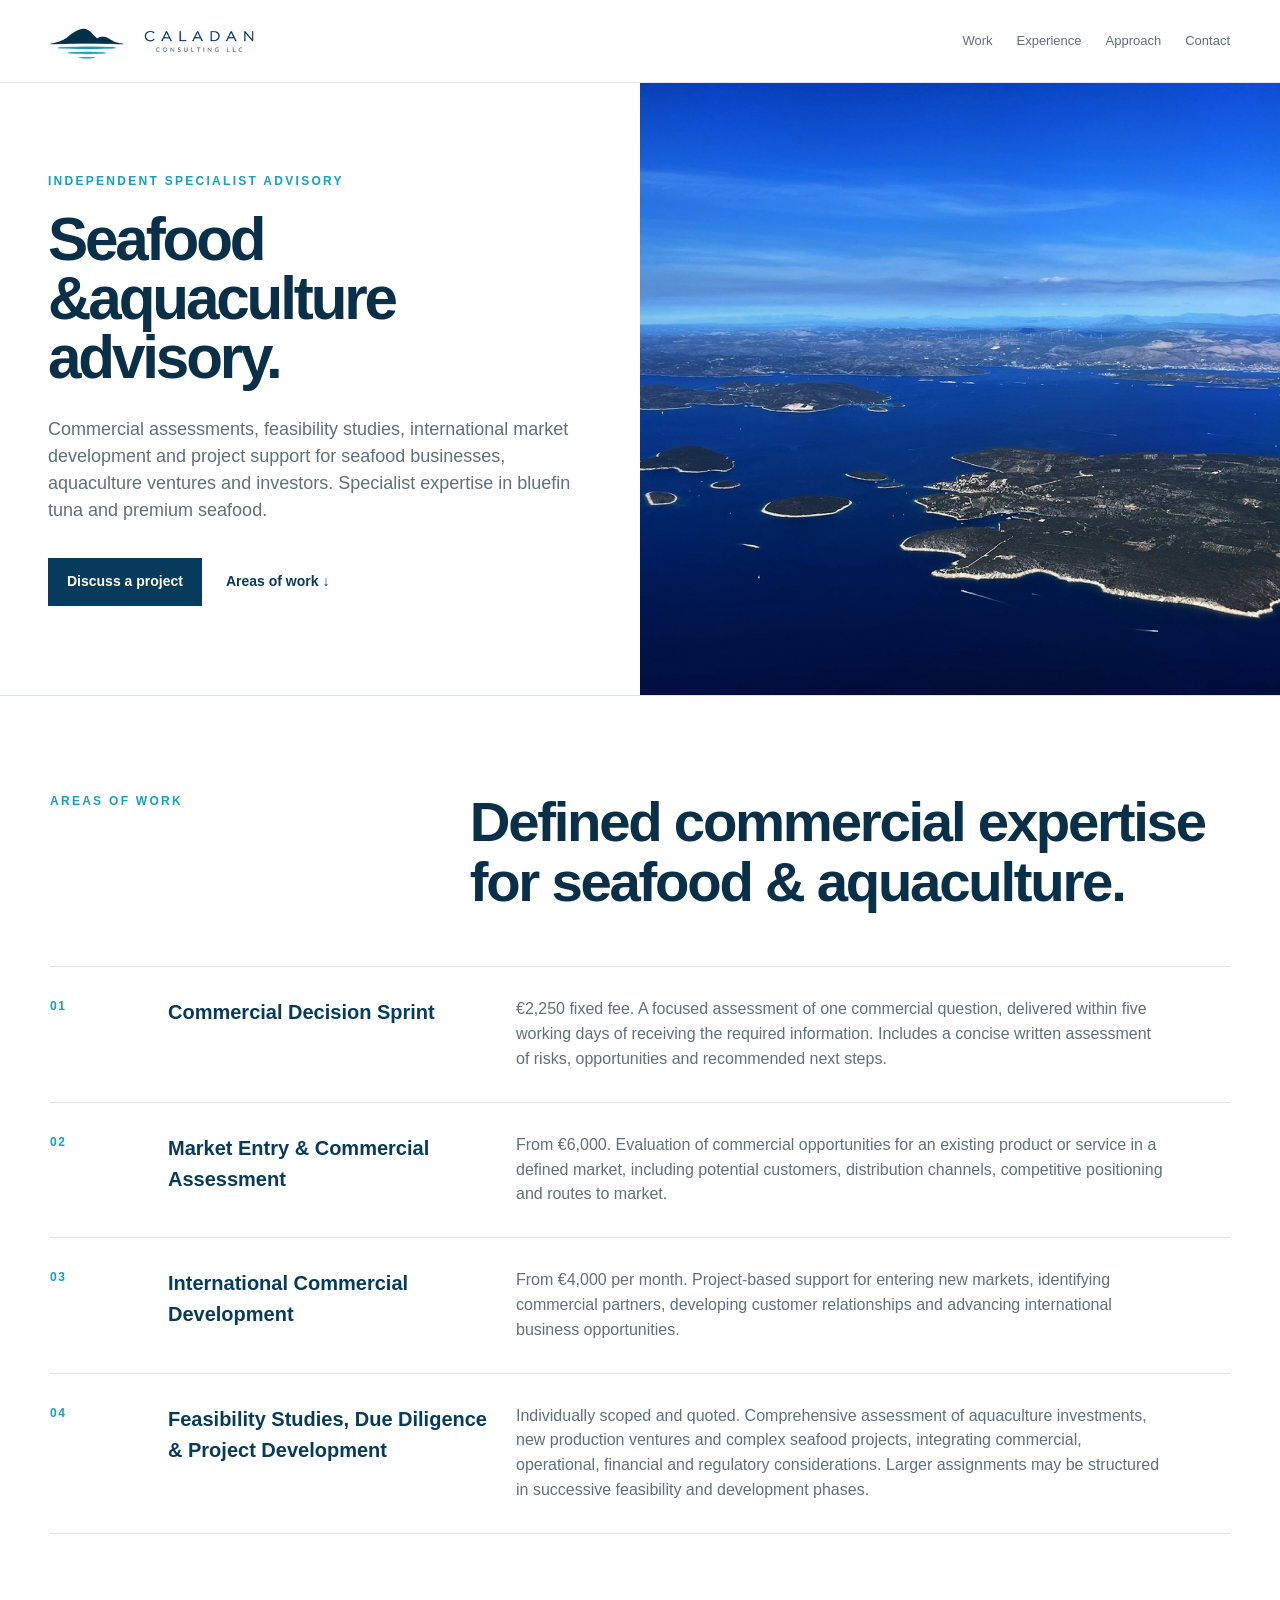
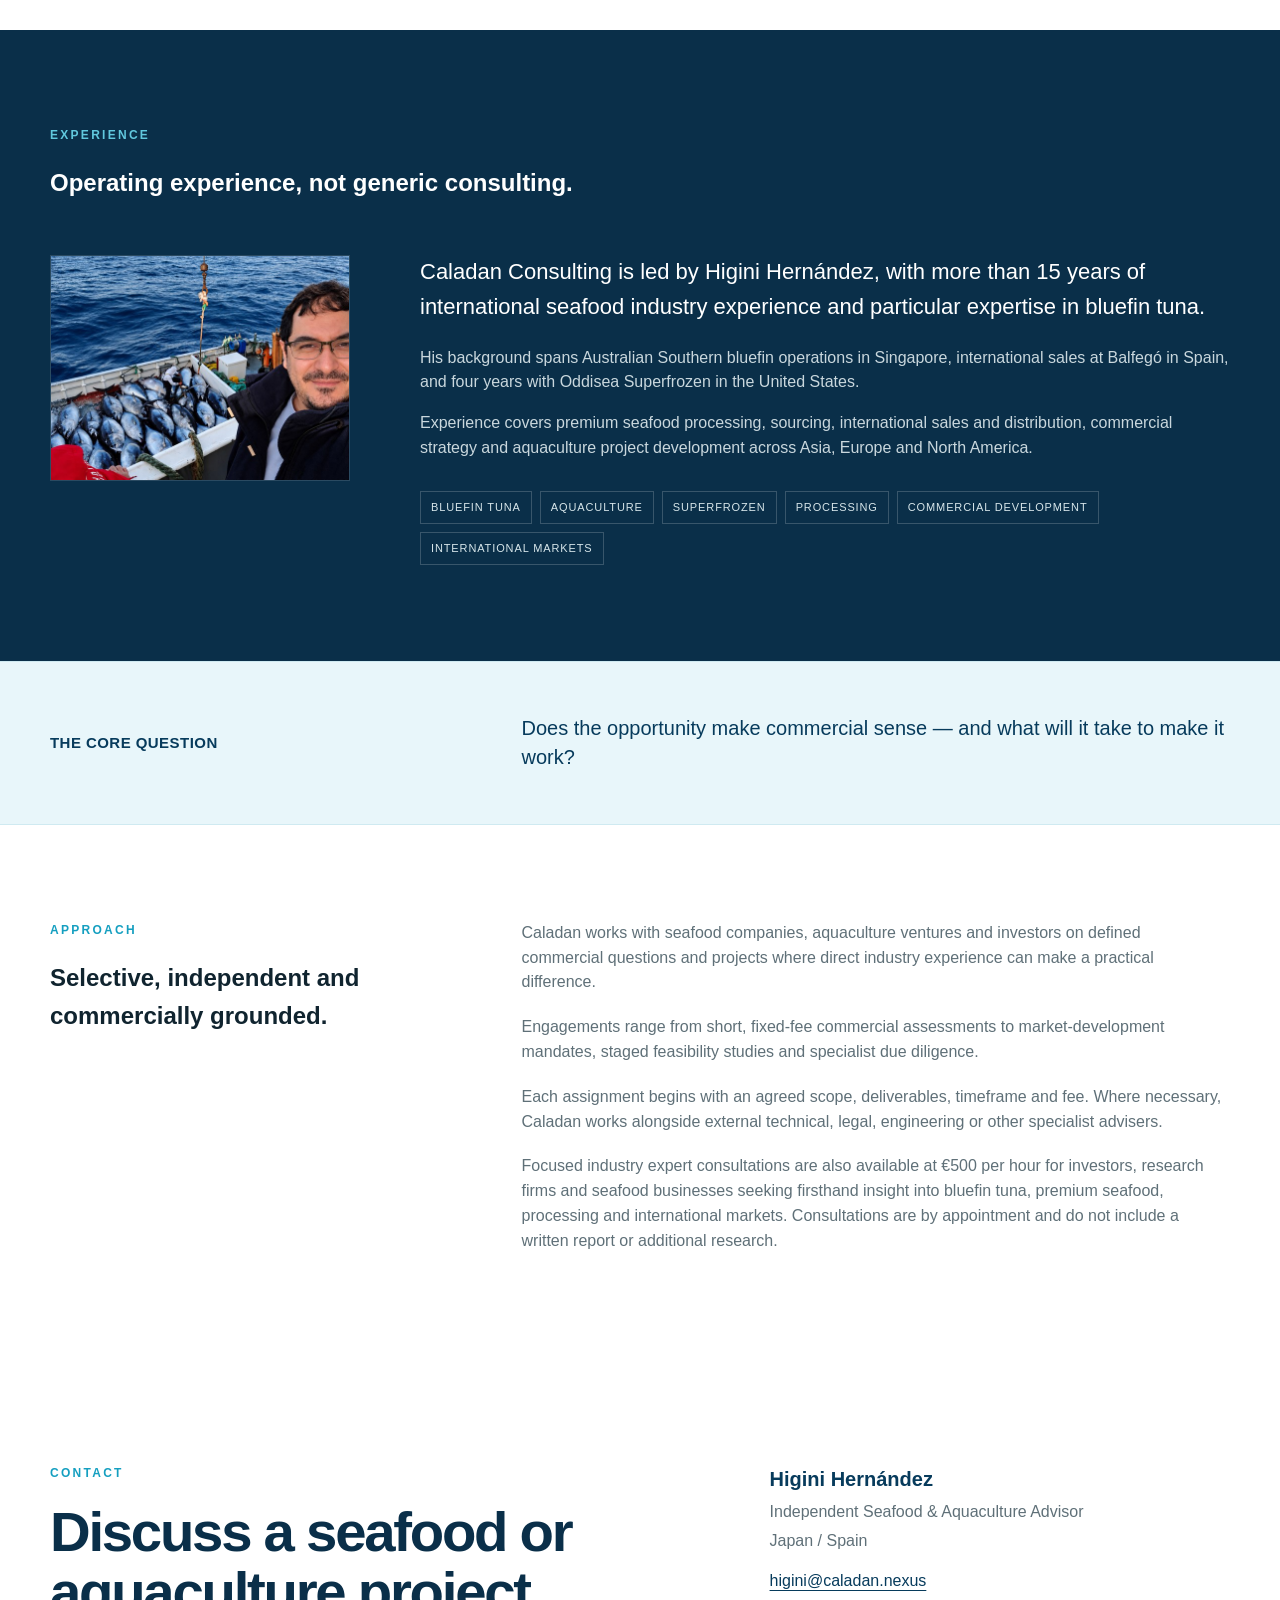
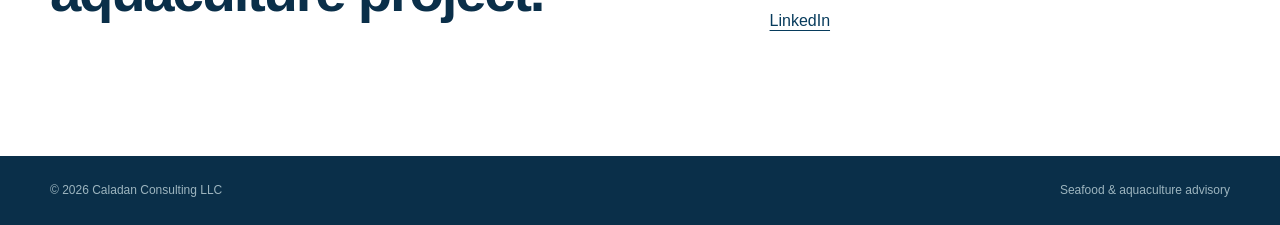
==== commit f5cee96e: "Publish Caladan Experience profile photo and aligned layout" ====
--- a/index.html
+++ b/index.html
@@ -34,8 +34,8 @@
 .shell{width:min(calc(100% - 40px),var(--max));margin-inline:auto}
 header{
   position:sticky;top:0;z-index:20;
-  background:rgba(255,255,255,.94);
-  backdrop-filter:blur(12px);
+  background:#fff;
+  backdrop-filter:none;
   border-bottom:1px solid rgba(7,59,92,.11);
 }
 .header-inner{height:82px;display:flex;align-items:center;justify-content:space-between;gap:20px}
@@ -79,7 +79,9 @@
 .blue-section .eyebrow{color:#61c8de}
 .blue-section h2{color:#fff}
 .blue-section p{color:#c9d7dd}
-.experience-grid{display:grid;grid-template-columns:.7fr 1.3fr;gap:90px;align-items:start}
+.experience-grid{display:grid;grid-template-columns:1fr;gap:34px;align-items:start}
+.experience-heading{max-width:540px}
+.experience-detail-grid{display:grid;grid-template-columns:minmax(220px,300px) minmax(0,1fr);gap:70px;align-items:start}
 .experience-copy .lead{color:#fff;font-size:22px;line-height:1.55}
 .tags{display:flex;flex-wrap:wrap;gap:8px;margin-top:30px}
 .tags span{border:1px solid rgba(255,255,255,.19);padding:7px 10px;font-size:11px;letter-spacing:.08em;text-transform:uppercase;color:#d7e6ea}
@@ -172,6 +174,17 @@
   .hero-image{background-image:url('[data-uri]') !important;}
 }
 
+
+/* Founder photograph: discreet addition to the existing Experience section. */
+.founder-photo{margin:0;width:100%;max-width:300px}
+.founder-photo img{display:block;width:100%;height:auto;aspect-ratio:auto;object-fit:contain;object-position:center center;border:1px solid rgba(255,255,255,.13)}
+@media(max-width:820px){.founder-photo{margin-top:0;max-width:340px}}
+@media(max-width:980px){
+  .experience-detail-grid{display:grid;grid-template-columns:1fr !important;gap:30px !important;}
+  .experience-copy{min-width:0;}
+  .founder-photo{max-width:340px;}
+}
+
 </style>
 </head>
 <body>
@@ -218,12 +231,18 @@
 
 <section class="section blue-section" id="experience">
   <div class="shell experience-grid">
-    <div><p class="eyebrow">Experience</p><h2>Operating experience, not generic consulting.</h2></div>
-    <div class="experience-copy">
-      <p class="lead">Caladan Consulting is led by Higini Hernández, with more than 15 years of international seafood industry experience and particular expertise in bluefin tuna.</p>
-      <p>His background spans Australian Southern bluefin operations in Singapore, international sales at Balfegó in Spain, and four years with Oddisea Superfrozen in the United States.</p>
-      <p>Experience covers premium seafood processing, sourcing, international sales and distribution, commercial strategy and aquaculture project development across Asia, Europe and North America.</p>
-      <div class="tags"><span>Bluefin tuna</span><span>Aquaculture</span><span>Superfrozen</span><span>Processing</span><span>Commercial development</span><span>International markets</span></div>
+    <div class="experience-heading">
+      <p class="eyebrow">Experience</p>
+      <h2>Operating experience, not generic consulting.</h2>
+    </div>
+    <div class="experience-detail-grid">
+      <figure class="founder-photo"><img src="[data-uri]